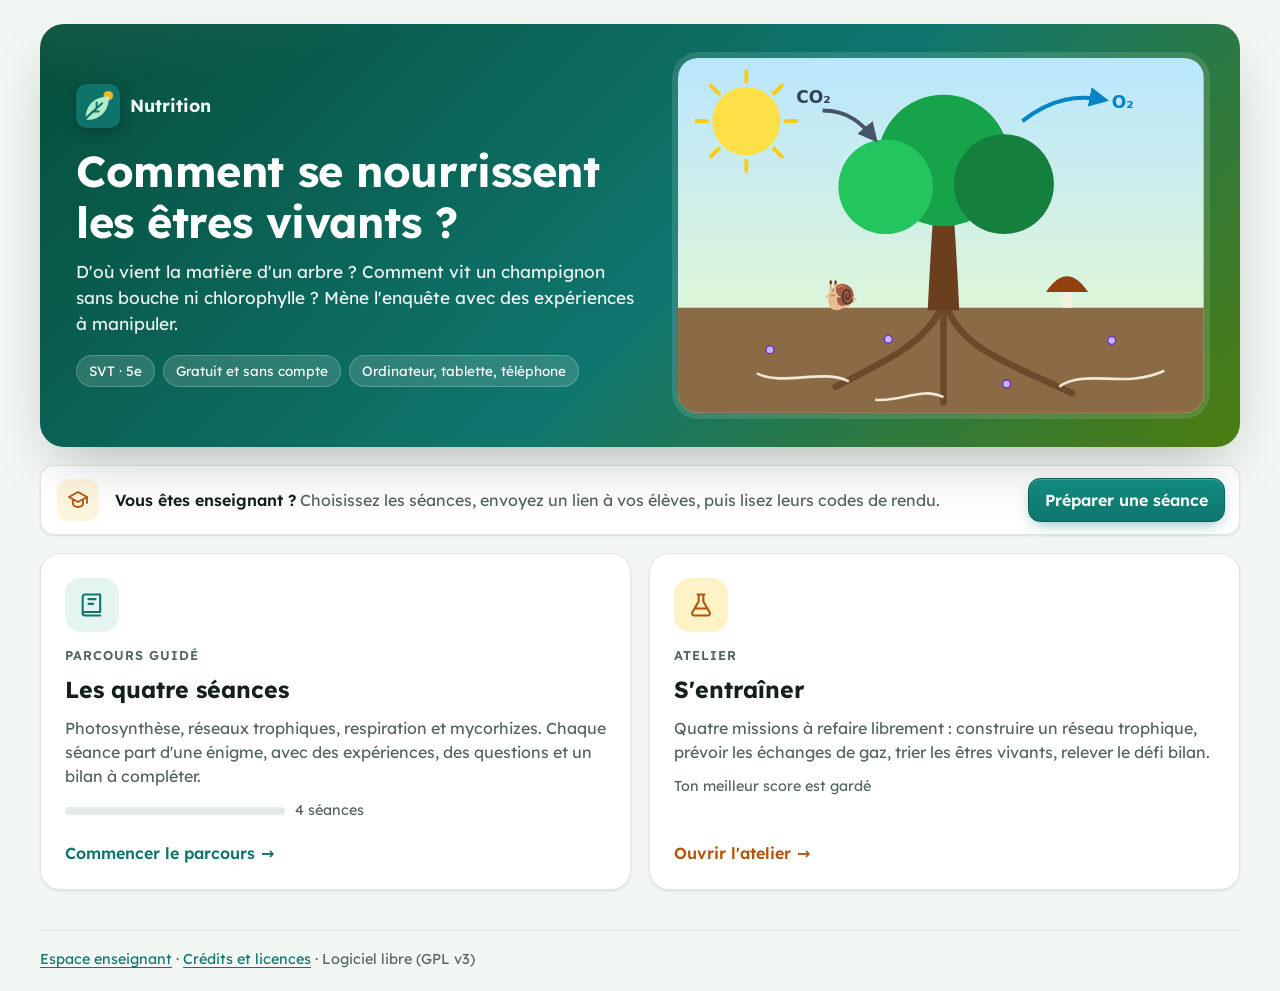
==== app/index.html @ 0c6e3226 "Première version : parcours en 4 séances, atelier et espace enseignant Co-Authored-By: Claude Opus 5" ====
<!doctype html>
<html lang="fr">
<head>
  <meta charset="utf-8">
  <meta name="viewport" content="width=device-width, initial-scale=1">
  <title>La nutrition des êtres vivants</title>
  <meta name="description" content="Application libre de SVT (5e) : photosynthèse, réseaux trophiques, respiration et mycorhizes, avec des expériences interactives, un atelier et un espace enseignant.">
  <link rel="icon" href="img/icone.svg" type="image/svg+xml">
  <link rel="preload" href="polices/lexend.woff2" as="font" type="font/woff2" crossorigin>
  <link rel="stylesheet" href="css/style.css?v=1">
</head>
<body>
<main class="page">
  <header class="hero">
    <div class="hero-texte">
      <div class="hero-marque"><img src="img/icone.svg" alt="" width="44" height="44"><span>Nutrition</span></div>
      <h1>Comment se nourrissent les êtres vivants ?</h1>
      <p>D'où vient la matière d'un arbre ? Comment vit un champignon sans bouche ni chlorophylle ? Mène l'enquête avec des expériences à manipuler.</p>
      <div class="hero-puces"><span>SVT · 5e</span><span>Gratuit et sans compte</span><span>Ordinateur, tablette, téléphone</span></div>
    </div>
    <div class="hero-visuel" aria-hidden="true">
      <svg viewBox="0 0 400 270">
        <defs>
          <linearGradient id="ciel" x1="0" y1="0" x2="0" y2="1"><stop offset="0" stop-color="#bae6fd"/><stop offset="1" stop-color="#ecfccb"/></linearGradient>
          <marker id="fh" viewBox="0 0 10 10" refX="8" refY="5" markerWidth="5" markerHeight="5" orient="auto"><path d="M0,0 L10,5 L0,10 z" fill="context-stroke"/></marker>
        </defs>
        <rect width="400" height="270" fill="url(#ciel)"/>
        <circle cx="52" cy="48" r="26" fill="#fde047"/><g stroke="#facc15" stroke-width="3" stroke-linecap="round"><path d="M52,10v8M52,78v8M14,48h8M82,48h8M25,21l6,6M73,69l6,6M25,75l6-6M73,27l6-6"/></g>
        <rect y="190" width="400" height="80" fill="#8b6a46"/>
        <path d="M200,190 C190,215 160,230 120,250 M205,190 C215,220 250,232 300,255 M202,190 V262" stroke="#6b4a2b" stroke-width="5" fill="none" stroke-linecap="round"/>
        <path d="M130,246 C110,236 80,250 60,240 M290,250 C310,236 340,252 370,238 M202,258 C185,250 170,262 150,260" stroke="#fdf6e3" stroke-width="2" fill="none" opacity=".9"/>
        <path d="M190,192 C192,150 194,120 196,95 L208,95 C210,120 212,150 214,192 Z" fill="#6b3f1d"/>
        <circle cx="202" cy="78" r="50" fill="#16a34a"/><circle cx="158" cy="98" r="36" fill="#22c55e"/><circle cx="248" cy="96" r="38" fill="#15803d"/>
        <path d="M296,190 v-14" stroke="#f5f0e1" stroke-width="7"/><path d="M280,178 q16,-24 32,0 z" fill="#92400e"/>
        <text x="110" y="188" font-size="22">🐌</text>
        <path d="M110,40 C130,40 140,50 150,62" stroke="#475569" stroke-width="3" fill="none" marker-end="url(#fh)"/>
        <text x="90" y="34" font-size="13" font-weight="700" fill="#334155" font-family="system-ui">CO₂</text>
        <path d="M262,48 C285,30 305,28 325,32" stroke="#0284c7" stroke-width="3" fill="none" marker-end="url(#fh)"/>
        <text x="330" y="38" font-size="13" font-weight="700" fill="#0284c7" font-family="system-ui">O₂</text>
        <g fill="#c4b5fd" stroke="#6d28d9"><circle cx="70" cy="222" r="3"/><circle cx="330" cy="215" r="3"/><circle cx="250" cy="248" r="3"/><circle cx="160" cy="214" r="3"/></g>
      </svg>
    </div>
  </header>

  <section class="seance" id="seance" hidden>
    <h2>Ta séance du jour</h2>
    <ol id="seance-liste"></ol>
  </section>

  <div class="bandeau-prof partie-prof">
    <span class="bp-icone" aria-hidden="true"><svg viewBox="0 0 24 24" width="24" height="24"><path d="M3 9l9-5 9 5-9 5-9-5z M7 11.2V16c0 1.5 2.2 3 5 3s5-1.5 5-3v-4.8 M21 9v6" fill="none" stroke="currentColor" stroke-width="1.8" stroke-linecap="round" stroke-linejoin="round"/></svg></span>
    <p><b>Vous êtes enseignant ?</b> Choisissez les séances, envoyez un lien à vos élèves, puis lisez leurs codes de rendu.</p>
    <button class="btn btn-principal" id="ouvrir-prof-haut" type="button">Préparer une séance</button>
  </div>

  <section class="entrees" aria-label="Choisir une activité">
    <a class="entree entree-parcours" href="parcours.html">
      <span class="entree-icone" aria-hidden="true"><svg viewBox="0 0 24 24" width="28" height="28"><path d="M4 19.5V5a2 2 0 0 1 2-2h13v15H6a2 2 0 0 0-2 2zm0 0A2 2 0 0 0 6 21h13 M9 7h6 M9 11h4" fill="none" stroke="currentColor" stroke-width="1.8" stroke-linecap="round" stroke-linejoin="round"/></svg></span>
      <span class="entree-sur">Parcours guidé</span>
      <span class="entree-titre">Les quatre séances</span>
      <span class="entree-texte">Photosynthèse, réseaux trophiques, respiration et mycorhizes. Chaque séance part d'une énigme, avec des expériences, des questions et un bilan à compléter.</span>
      <span class="entree-progres"><span class="barre-progres"><span id="progres-barre"></span></span><span class="progres-texte" id="progres-texte">4 séances</span></span>
      <span class="entree-action" id="action-parcours">Commencer le parcours <span aria-hidden="true">→</span></span>
    </a>
    <a class="entree entree-atelier" href="atelier.html">
      <span class="entree-icone" aria-hidden="true"><svg viewBox="0 0 24 24" width="28" height="28"><path d="M9 3h6 M10 3v6L4.5 18.5A1.7 1.7 0 0 0 6 21h12a1.7 1.7 0 0 0 1.5-2.5L14 9V3 M7 15h10" fill="none" stroke="currentColor" stroke-width="1.8" stroke-linecap="round" stroke-linejoin="round"/></svg></span>
      <span class="entree-sur">Atelier</span>
      <span class="entree-titre">S'entraîner</span>
      <span class="entree-texte">Quatre missions à refaire librement : construire un réseau trophique, prévoir les échanges de gaz, trier les êtres vivants, relever le défi bilan.</span>
      <span class="entree-progres"><span class="progres-texte" id="progres-atelier">Ton meilleur score est gardé</span></span>
      <span class="entree-action">Ouvrir l'atelier <span aria-hidden="true">→</span></span>
    </a>
  </section>

  <footer class="pied-accueil">
    <span class="partie-prof"><button class="lien" id="ouvrir-prof" type="button">Espace enseignant</button> ·</span>
    <button class="lien" id="ouvrir-credits" type="button">Crédits et licences</button> ·
    <span>Logiciel libre (GPL v3)</span>
  </footer>
</main>

<dialog id="dlg-prof">
  <form method="dialog" class="dlg">
    <h2>Espace enseignant</h2>
    <ol class="guide-prof">
      <li>Cochez ce que vos élèves doivent faire.</li>
      <li>Copiez le lien et donnez-le-leur (ENT, Pronote, QR code…). Ils ne verront pas cet espace.</li>
      <li>À la fin, chaque élève clique sur « Rendre mon travail » et vous envoie son code.</li>
      <li>Collez tous les codes ci-dessous : vous obtenez un tableau.</li>
    </ol>
    <fieldset>
      <legend>1. Le travail à faire</legend>
      <div class="choix-grille" id="prof-choix">
        <label><input type="checkbox" value="ch1" checked> Séance I : la photosynthèse</label>
        <label><input type="checkbox" value="ch2"> Séance II : les réseaux trophiques</label>
        <label><input type="checkbox" value="ch3"> Séance III : la respiration</label>
        <label><input type="checkbox" value="ch4"> Séance IV : les mycorhizes</label>
        <label><input type="checkbox" value="trace"> La trace écrite</label>
        <label><input type="checkbox" value="m-reseau"> Mission : réseau trophique</label>
        <label><input type="checkbox" value="m-gaz"> Mission : laboratoire des gaz</label>
        <label><input type="checkbox" value="m-tri"> Mission : autotrophe ou hétérotrophe</label>
        <label><input type="checkbox" value="m-quiz"> Mission : défi bilan</label>
      </div>
    </fieldset>
    <fieldset class="encadre-lien">
      <legend>2. Le lien pour vos élèves</legend>
      <input type="text" id="prof-lien" readonly>
      <div class="ligne"><button class="btn btn-principal" type="button" id="prof-copier">Copier le lien</button><a class="btn" id="prof-tester" target="_blank" rel="noopener">Tester comme un élève</a></div>
      <p class="note" id="prof-etat" aria-live="polite"></p>
    </fieldset>
    <fieldset>
      <legend>3. Après la séance : lire les codes de rendu</legend>
      <textarea id="prof-codes" rows="4" placeholder="Collez ici un ou plusieurs codes (un par ligne)…"></textarea>
      <div class="ligne"><button class="btn btn-principal" type="button" id="prof-lire">Lire les codes</button><button class="btn" type="button" id="prof-tsv" hidden>Copier le tableau (pour un tableur)</button></div>
      <div class="tableau-defile" id="prof-tableau"></div>
      <p class="note">Les codes sont brouillés et contrôlés : un code modifié à la main est refusé. Sans serveur, ils ne sont pas infalsifiables pour autant. Aucune donnée n'est envoyée en ligne.</p>
    </fieldset>
    <div class="dlg-actions"><button class="btn" value="fermer">Fermer</button></div>
  </form>
</dialog>

<dialog id="dlg-credits">
  <form method="dialog" class="dlg">
    <h2>Crédits et licences</h2>
    <p>Application libre sous licence <b>GPL v3</b>, conçue pour la SVT au collège (5e, séquence « La nutrition des êtres vivants »). Elle a été vibecodée avec Claude (Anthropic).</p>
    <p>Police <b>Lexend</b> (SIL Open Font License), hébergée avec l'application. Les dessins et schémas sont faits pour l'application. Les données des expériences sont simplifiées à partir de documents classiques (Van Helmont, Ingenhousz, mesures sur graines germées, pépinières mycorhizées).</p>
    <p class="note">Aucun compte, aucun cookie, aucune donnée envoyée : la progression reste dans le navigateur de l'élève.</p>
    <div class="dlg-actions"><button class="btn" value="fermer">Fermer</button></div>
  </form>
</dialog>

<script src="js/commun.js?v=1"></script>
<script src="js/accueil.js?v=1"></script>
</body>
</html>
---- app/css/style.css ----
/* Nutrition — styles communs (accueil, parcours, atelier, boîtes de dialogue).
 * Police Lexend (SIL OFL), hébergée avec l'application : aucun appel
 * à un serveur extérieur. */
@font-face {
  font-family: "Lexend";
  src: url("../polices/lexend.woff2") format("woff2");
  font-weight: 100 900;
  font-display: swap;
}

:root {
  --fond: #f3f7f4;
  --surface: #ffffff;
  --surface-2: #f6faf7;
  --texte: #14211b;
  --texte-doux: #55665d;
  --bordure: #dfe9e3;
  --bordure-forte: #c4d4ca;
  --primaire: #0f766e;
  --primaire-fonce: #0b5f58;
  --primaire-clair: #e3f4f1;
  --accent: #f59e0b;
  --juste: #15803d;
  --juste-clair: #e8f7ee;
  --faux: #dc2626;
  --faux-clair: #fdecec;
  --o2: #0284c7;
  --co2: #6b7280;
  --glucide: #ea8a12;
  --sels: #7c3aed;
  --rayon: 14px;
  --ombre-1: 0 1px 2px rgb(20 33 27 / 6%), 0 1px 3px rgb(20 33 27 / 6%);
  --ombre-2: 0 10px 30px -10px rgb(20 33 27 / 22%), 0 2px 6px rgb(20 33 27 / 6%);
  --ombre-3: 0 24px 60px -20px rgb(20 33 27 / 35%);
  --degrade: radial-gradient(1200px 400px at -10% -40%, rgb(255 255 255 / 18%), transparent 60%), linear-gradient(135deg, #064e3b 0%, #0f766e 55%, #4d7c0f 100%);
  --police: "Lexend", system-ui, -apple-system, "Segoe UI", Roboto, Ubuntu, sans-serif;
  color-scheme: light;
}

* { box-sizing: border-box; }
html { scroll-behavior: smooth; }
@media (prefers-reduced-motion: reduce) {
  html { scroll-behavior: auto; }
  *, *::before, *::after { animation-duration: .01ms !important; transition-duration: .01ms !important; }
}
body { margin: 0; font: 16px/1.5 var(--police); color: var(--texte); background: var(--fond); -webkit-font-smoothing: antialiased; }
[hidden] { display: none !important; }
h1, h2, h3, h4 { line-height: 1.2; margin: 0; letter-spacing: -.01em; }
small { color: var(--texte-doux); }
b, strong { font-weight: 600; }
sub { font-size: .7em; }

.page { max-width: 1240px; margin: 0 auto; padding: 20px; }

/* ---------- boutons ---------- */
.btn {
  font: inherit; font-weight: 500;
  display: inline-flex; align-items: center; justify-content: center; gap: 8px;
  border: 1px solid var(--bordure-forte); background: var(--surface); color: var(--texte);
  border-radius: 12px; padding: 9px 16px; min-height: 44px; cursor: pointer; text-decoration: none;
  box-shadow: var(--ombre-1);
  transition: background .15s, border-color .15s, box-shadow .15s, transform .1s, color .15s;
}
.btn:hover { border-color: var(--primaire); color: var(--primaire-fonce); }
.btn:active { transform: translateY(1px); }
.btn:disabled { opacity: .45; cursor: not-allowed; transform: none; }
.btn svg { flex: none; }
.btn-principal {
  background: linear-gradient(180deg, #129085, var(--primaire)); border-color: var(--primaire-fonce); color: #fff; font-weight: 600;
  box-shadow: 0 1px 0 rgb(255 255 255 / 25%) inset, 0 6px 16px -6px rgb(15 118 110 / 60%);
}
.btn-principal:hover { background: var(--primaire-fonce); color: #fff; border-color: var(--primaire-fonce); }
.btn.actif { background: var(--primaire); border-color: var(--primaire-fonce); color: #fff; }
.btn-grand { font-size: 1.12rem; padding: 12px 26px; }
.lien { font: inherit; background: none; border: 0; color: var(--primaire); text-decoration: underline; text-underline-offset: 3px; cursor: pointer; padding: 0; }
.lien:hover { color: var(--primaire-fonce); }
:focus-visible { outline: 3px solid var(--accent); outline-offset: 2px; border-radius: 6px; }
input[type=range] { accent-color: var(--primaire); }
input[type=checkbox], input[type=radio] { accent-color: var(--primaire); width: 1.05em; height: 1.05em; }

/* contrôle segmenté */
.segment { display: inline-flex; flex-wrap: wrap; padding: 4px; gap: 4px; background: #e6eee9; border-radius: 14px; }
.segment label { position: relative; cursor: pointer; }
.segment input { position: absolute; opacity: 0; inset: 0; margin: 0; width: 100%; height: 100%; cursor: pointer; }
.segment span { display: block; padding: 7px 14px; border-radius: 10px; font-weight: 500; color: var(--texte-doux); transition: background .15s, color .15s, box-shadow .15s; }
.segment input:checked + span { background: var(--surface); color: var(--texte); box-shadow: var(--ombre-1); }
.segment input:focus-visible + span { outline: 3px solid var(--accent); }

/* ---------- accueil ---------- */
.hero {
  position: relative; overflow: hidden;
  display: grid; grid-template-columns: minmax(0, 1.1fr) minmax(0, 1fr); gap: 24px; align-items: center;
  background: var(--degrade); color: #fff; border-radius: 24px; padding: 34px 36px; margin: 4px 0 18px; box-shadow: var(--ombre-3);
}
.hero-marque { display: flex; align-items: center; gap: 10px; font-weight: 700; font-size: 1.1rem; opacity: .95; margin-bottom: 18px; }
.hero-marque img { border-radius: 10px; box-shadow: 0 4px 12px rgb(0 0 0 / 25%); }
.hero h1 { font-size: clamp(1.8rem, 3.6vw, 2.7rem); font-weight: 700; margin-bottom: 10px; }
.hero-texte > p { margin: 0 0 18px; font-size: 1.08rem; opacity: .92; max-width: 560px; }
.hero-puces { display: flex; flex-wrap: wrap; gap: 8px; }
.hero-puces span { font-size: .85rem; padding: 5px 12px; border-radius: 999px; background: rgb(255 255 255 / 14%); border: 1px solid rgb(255 255 255 / 22%); }
.hero-visuel { border-radius: 20px; overflow: hidden; box-shadow: 0 0 0 6px rgb(255 255 255 / 12%); line-height: 0; }
.hero-visuel svg { width: 100%; height: auto; display: block; }
@media (max-width: 820px) { .hero { grid-template-columns: minmax(0, 1fr); padding: 26px 22px; } }

.bandeau-prof {
  display: flex; align-items: center; gap: 12px 16px; flex-wrap: wrap;
  background: var(--surface); border: 1px solid var(--bordure); border-radius: var(--rayon);
  padding: 12px 14px 12px 16px; margin: 0 0 18px; box-shadow: var(--ombre-1);
}
.bandeau-prof p { margin: 0; flex: 1 1 320px; color: var(--texte-doux); }
.bandeau-prof p b { color: var(--texte); }
.bp-icone { display: grid; place-items: center; width: 42px; height: 42px; border-radius: 12px; background: #fff4dd; color: #b45309; flex: none; }
.mode-eleve .partie-prof { display: none !important; }
.seance { background: #fffbeb; border: 1px solid #fcd38d; border-radius: 18px; padding: 16px 20px; margin: 0 0 18px; box-shadow: var(--ombre-1); }
.seance h2 { font-size: 1.2rem; margin-bottom: 8px; }
.seance ol { margin: 0; padding-left: 22px; display: flex; flex-direction: column; gap: 4px; }
.seance a { color: var(--primaire-fonce); font-weight: 600; }

.entrees { display: grid; grid-template-columns: repeat(2, minmax(0, 1fr)); gap: 18px; margin-bottom: 36px; }
@media (max-width: 820px) { .entrees { grid-template-columns: minmax(0, 1fr); } }
.entree {
  position: relative; display: flex; flex-direction: column; gap: 8px; text-decoration: none; color: var(--texte);
  background: var(--surface); border: 1px solid var(--bordure); border-radius: 20px; padding: 24px;
  box-shadow: var(--ombre-1); transition: transform .18s, box-shadow .18s, border-color .18s;
}
.entree:hover { transform: translateY(-3px); box-shadow: var(--ombre-2); border-color: var(--bordure-forte); }
.entree-icone { display: grid; place-items: center; width: 54px; height: 54px; border-radius: 16px; margin-bottom: 6px; }
.entree-parcours .entree-icone { background: var(--primaire-clair); color: var(--primaire); }
.entree-atelier .entree-icone { background: #fef3c7; color: #b45309; }
.entree-sur { font-size: .8rem; font-weight: 600; text-transform: uppercase; letter-spacing: .08em; color: var(--texte-doux); }
.entree-titre { font-size: 1.45rem; font-weight: 700; }
.entree-texte { color: var(--texte-doux); }
.entree-progres { display: flex; align-items: center; gap: 10px; font-size: .9rem; color: var(--texte-doux); margin-top: 4px; }
.barre-progres { flex: 1; max-width: 220px; height: 8px; border-radius: 99px; background: #e3ebe6; overflow: hidden; }
.barre-progres > span { display: block; height: 100%; width: 0; border-radius: 99px; background: linear-gradient(90deg, #22c55e, var(--juste)); transition: width .5s; }
.entree-action { margin-top: auto; padding-top: 12px; font-weight: 600; color: var(--primaire); display: inline-flex; gap: 6px; }
.entree-atelier .entree-action { color: #b45309; }
.entree-action span { transition: transform .18s; }
.entree:hover .entree-action span { transform: translateX(3px); }

.section-titre { font-size: 1.5rem; margin: 0 0 6px; }
.section-aide { margin: 0 0 16px; color: var(--texte-doux); font-size: .95rem; }
.cartes { display: grid; grid-template-columns: repeat(auto-fill, minmax(250px, 1fr)); gap: 14px; }
.carte {
  font: inherit; text-align: left; cursor: pointer; color: var(--texte); text-decoration: none;
  background: var(--surface); border: 1px solid var(--bordure); border-radius: 18px;
  padding: 18px; display: flex; flex-direction: column; gap: 8px; box-shadow: var(--ombre-1);
  transition: border-color .18s, box-shadow .18s, transform .18s;
}
.carte:hover { border-color: var(--bordure-forte); box-shadow: var(--ombre-2); transform: translateY(-3px); }
.carte-haut { display: flex; justify-content: space-between; align-items: center; margin-bottom: 4px; }
.carte-icone { display: grid; place-items: center; width: 44px; height: 44px; border-radius: 13px; font-size: 1.5rem; }
.ic-1 { background: #dcfce7; } .ic-2 { background: #e0f2fe; } .ic-3 { background: #fef3c7; } .ic-4 { background: #ede9fe; }
.niveau { font-size: .75rem; font-weight: 600; padding: 3px 10px; border-radius: 99px; background: var(--surface-2); border: 1px solid var(--bordure); color: var(--texte-doux); }
.niveau.fait { background: var(--juste-clair); border-color: #b7e4c7; color: var(--juste); }
.carte-titre { font-weight: 700; font-size: 1.1rem; }
.carte-texte { color: var(--texte-doux); font-size: .95rem; }
.carte-go { margin-top: auto; padding-top: 6px; font-weight: 600; font-size: .92rem; color: var(--primaire); }
.pied-accueil { margin-top: 40px; padding-top: 18px; border-top: 1px solid var(--bordure); color: var(--texte-doux); font-size: .9rem; }

/* ---------- boîtes de dialogue ---------- */
dialog { border: 0; border-radius: 20px; padding: 0; max-width: min(880px, calc(100vw - 24px)); width: 100%; box-shadow: var(--ombre-3); color: var(--texte); }
dialog[open] { animation: ouvre .2s ease; }
@keyframes ouvre { from { transform: translateY(10px) scale(.98); } to { transform: none; } }
dialog::backdrop { background: rgb(10 24 18 / 50%); backdrop-filter: blur(3px); }
.dlg { padding: 24px 26px; display: flex; flex-direction: column; gap: 10px; }
.dlg h2 { font-size: 1.4rem; }
.dlg h3 { margin: 10px 0 0; font-size: 1.05rem; }
.dlg fieldset { border: 1px solid var(--bordure); border-radius: var(--rayon); margin: 4px 0; padding: 12px 16px 14px; display: flex; flex-direction: column; gap: 8px; background: var(--surface-2); }
.dlg legend { font-weight: 600; padding: 0 6px; }
.dlg input[type=text], .dlg textarea { font: inherit; padding: 9px 11px; border: 1px solid var(--bordure-forte); border-radius: 10px; width: 100%; background: var(--surface); color: var(--texte); }
.dlg textarea { font: .85rem ui-monospace, monospace; word-break: break-all; }
.dlg input:focus, .dlg textarea:focus { outline: none; border-color: var(--primaire); box-shadow: 0 0 0 4px rgb(15 118 110 / 15%); }
.dlg-actions { display: flex; gap: 8px; justify-content: flex-end; flex-wrap: wrap; }
.note { color: var(--texte-doux); font-size: .92rem; margin: 0; }
.ligne { display: flex; gap: 8px; flex-wrap: wrap; }
.ligne input { flex: 1 1 160px; }
.choix-grille { display: grid; grid-template-columns: repeat(auto-fit, minmax(240px, 1fr)); gap: 4px 16px; }
.choix-grille label { display: flex; gap: 8px; align-items: baseline; padding: 3px 0; }
.guide-prof { margin: 0; padding-left: 22px; display: flex; flex-direction: column; gap: 4px; }
.encadre-lien { border-color: #a7dcd5 !important; background: var(--primaire-clair) !important; }
.tableau-defile { overflow-x: auto; }
.tableau-rendus { border-collapse: collapse; width: 100%; font-size: .9rem; }
.tableau-rendus th, .tableau-rendus td { border-bottom: 1px solid var(--bordure); padding: 6px 8px; text-align: left; vertical-align: top; }
.tableau-rendus th { font-weight: 600; color: var(--texte-doux); font-size: .82rem; }
.tableau-rendus .ok { color: var(--juste); font-weight: 600; }
.tableau-rendus .ko { color: var(--texte-doux); }
.rendu-erreur td { color: var(--faux); }

@media (max-width: 640px) {
  .page { padding: 12px; }
  .dlg { padding: 18px 16px; }
}
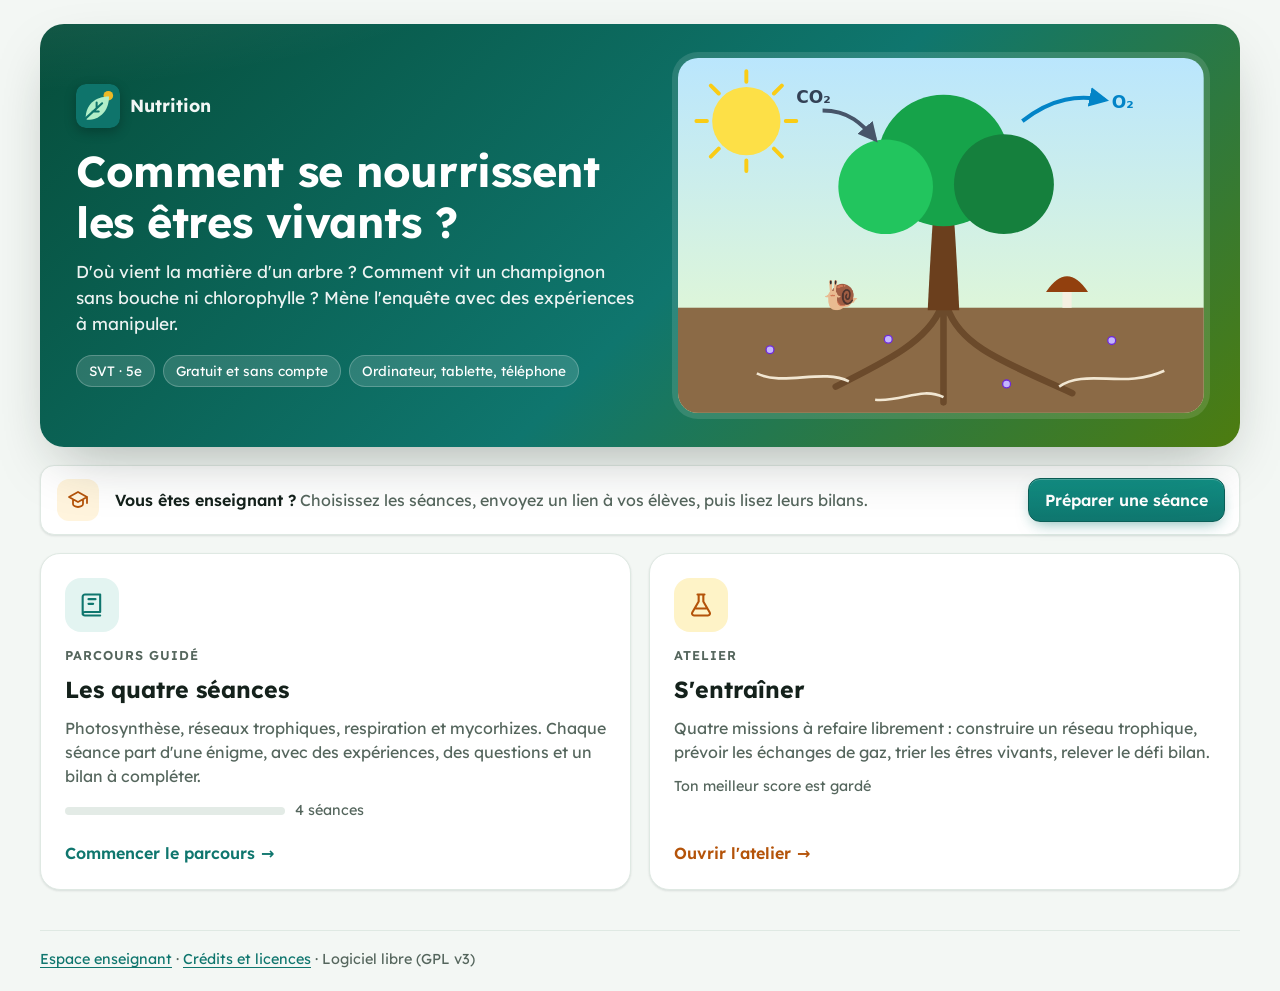
==== commit d6dc016a: "Bilan élève en fichier : code court (20 caractères) contrôlé par nom et classe L'élève voit son bila" ====
--- a/app/index.html
+++ b/app/index.html
@@ -7,7 +7,7 @@
   <meta name="description" content="Application libre de SVT (5e) : photosynthèse, réseaux trophiques, respiration et mycorhizes, avec des expériences interactives, un atelier et un espace enseignant.">
   <link rel="icon" href="img/icone.svg" type="image/svg+xml">
   <link rel="preload" href="polices/lexend.woff2" as="font" type="font/woff2" crossorigin>
-  <link rel="stylesheet" href="css/style.css?v=1">
+  <link rel="stylesheet" href="css/style.css?v=3">
 </head>
 <body>
 <main class="page">
@@ -49,7 +49,7 @@
 
   <div class="bandeau-prof partie-prof">
     <span class="bp-icone" aria-hidden="true"><svg viewBox="0 0 24 24" width="24" height="24"><path d="M3 9l9-5 9 5-9 5-9-5z M7 11.2V16c0 1.5 2.2 3 5 3s5-1.5 5-3v-4.8 M21 9v6" fill="none" stroke="currentColor" stroke-width="1.8" stroke-linecap="round" stroke-linejoin="round"/></svg></span>
-    <p><b>Vous êtes enseignant ?</b> Choisissez les séances, envoyez un lien à vos élèves, puis lisez leurs codes de rendu.</p>
+    <p><b>Vous êtes enseignant ?</b> Choisissez les séances, envoyez un lien à vos élèves, puis lisez leurs bilans.</p>
     <button class="btn btn-principal" id="ouvrir-prof-haut" type="button">Préparer une séance</button>
   </div>
 
@@ -85,8 +85,8 @@
     <ol class="guide-prof">
       <li>Cochez ce que vos élèves doivent faire.</li>
       <li>Copiez le lien et donnez-le-leur (ENT, Pronote, QR code…). Ils ne verront pas cet espace.</li>
-      <li>À la fin, chaque élève clique sur « Rendre mon travail » et vous envoie son code.</li>
-      <li>Collez tous les codes ci-dessous : vous obtenez un tableau.</li>
+      <li>À la fin, chaque élève clique sur « Mon bilan » : il voit ses résultats et télécharge un petit fichier dont le nom contient tout (nom, classe, code).</li>
+      <li>Récupérez les fichiers (dossier de l'ordinateur, ENT…) et glissez-les ci-dessous, ou tapez les codes relevés sur l'écran ou une photo.</li>
     </ol>
     <fieldset>
       <legend>1. Le travail à faire</legend>
@@ -109,11 +109,14 @@
       <p class="note" id="prof-etat" aria-live="polite"></p>
     </fieldset>
     <fieldset>
-      <legend>3. Après la séance : lire les codes de rendu</legend>
-      <textarea id="prof-codes" rows="4" placeholder="Collez ici un ou plusieurs codes (un par ligne)…"></textarea>
-      <div class="ligne"><button class="btn btn-principal" type="button" id="prof-lire">Lire les codes</button><button class="btn" type="button" id="prof-tsv" hidden>Copier le tableau (pour un tableur)</button></div>
+      <legend>3. Après la séance : lire les bilans</legend>
+      <label class="depot" id="prof-depot"><input type="file" id="prof-fichiers" multiple accept=".html,.htm,text/html" hidden>
+        <b>Glissez ici les fichiers des élèves</b><span>ou cliquez pour les choisir (plusieurs à la fois)</span></label>
+      <p class="note">Sans fichier : tapez une ligne par élève, recopiée de son écran ou d'une photo, par exemple <code>Léa Martin ; 5e2 ; K7M2-9QXP-3TBA-WQ4R-ZZZZ</code>. Les accents et majuscules n'ont pas d'importance.</p>
+      <textarea id="prof-codes" rows="3" placeholder="Prénom Nom ; classe ; code (une ligne par élève)"></textarea>
+      <div class="ligne"><button class="btn btn-principal" type="button" id="prof-lire">Ajouter ces lignes</button><button class="btn" type="button" id="prof-vider">Vider le tableau</button><button class="btn" type="button" id="prof-tsv" hidden>Copier le tableau (pour un tableur)</button></div>
       <div class="tableau-defile" id="prof-tableau"></div>
-      <p class="note">Les codes sont brouillés et contrôlés : un code modifié à la main est refusé. Sans serveur, ils ne sont pas infalsifiables pour autant. Aucune donnée n'est envoyée en ligne.</p>
+      <p class="note">Le code vérifie le nom, la classe et les résultats : une retouche ou une faute de frappe est signalée. Sans serveur, il n'est pas infalsifiable pour autant. Rien n'est envoyé en ligne : les fichiers sont lus dans votre navigateur.</p>
     </fieldset>
     <div class="dlg-actions"><button class="btn" value="fermer">Fermer</button></div>
   </form>
@@ -122,14 +125,14 @@
 <dialog id="dlg-credits">
   <form method="dialog" class="dlg">
     <h2>Crédits et licences</h2>
-    <p>Application libre sous licence <b>GPL v3</b>, conçue pour la SVT au collège (5e, séquence « La nutrition des êtres vivants »). Elle a été vibecodée avec Claude (Anthropic).</p>
+    <p>Application libre sous licence <b>GPL v3</b>, conçue pour les SVT au collège (5e, séquence « La nutrition des êtres vivants »). Elle a été vibecodée avec Claude (Anthropic).</p>
     <p>Police <b>Lexend</b> (SIL Open Font License), hébergée avec l'application. Les dessins et schémas sont faits pour l'application. Les données des expériences sont simplifiées à partir de documents classiques (Van Helmont, Ingenhousz, mesures sur graines germées, pépinières mycorhizées).</p>
     <p class="note">Aucun compte, aucun cookie, aucune donnée envoyée : la progression reste dans le navigateur de l'élève.</p>
     <div class="dlg-actions"><button class="btn" value="fermer">Fermer</button></div>
   </form>
 </dialog>
 
-<script src="js/commun.js?v=1"></script>
-<script src="js/accueil.js?v=1"></script>
+<script src="js/commun.js?v=3"></script>
+<script src="js/accueil.js?v=3"></script>
 </body>
 </html>
--- a/app/css/style.css
+++ b/app/css/style.css
@@ -191,3 +191,7 @@
   .page { padding: 12px; }
   .dlg { padding: 18px 16px; }
 }
+.depot { display: flex; flex-direction: column; align-items: center; gap: 2px; padding: 18px; border: 2px dashed var(--bordure-forte); border-radius: var(--rayon); background: var(--surface); cursor: pointer; text-align: center; transition: background .15s, border-color .15s; }
+.depot:hover, .depot.survol { border-color: var(--primaire); background: var(--primaire-clair); }
+.depot span { color: var(--texte-doux); font-size: .9rem; }
+#dlg-rendu .bil { background: var(--surface-2); border: 1px solid var(--bordure); border-radius: var(--rayon); padding: 12px 16px; }
